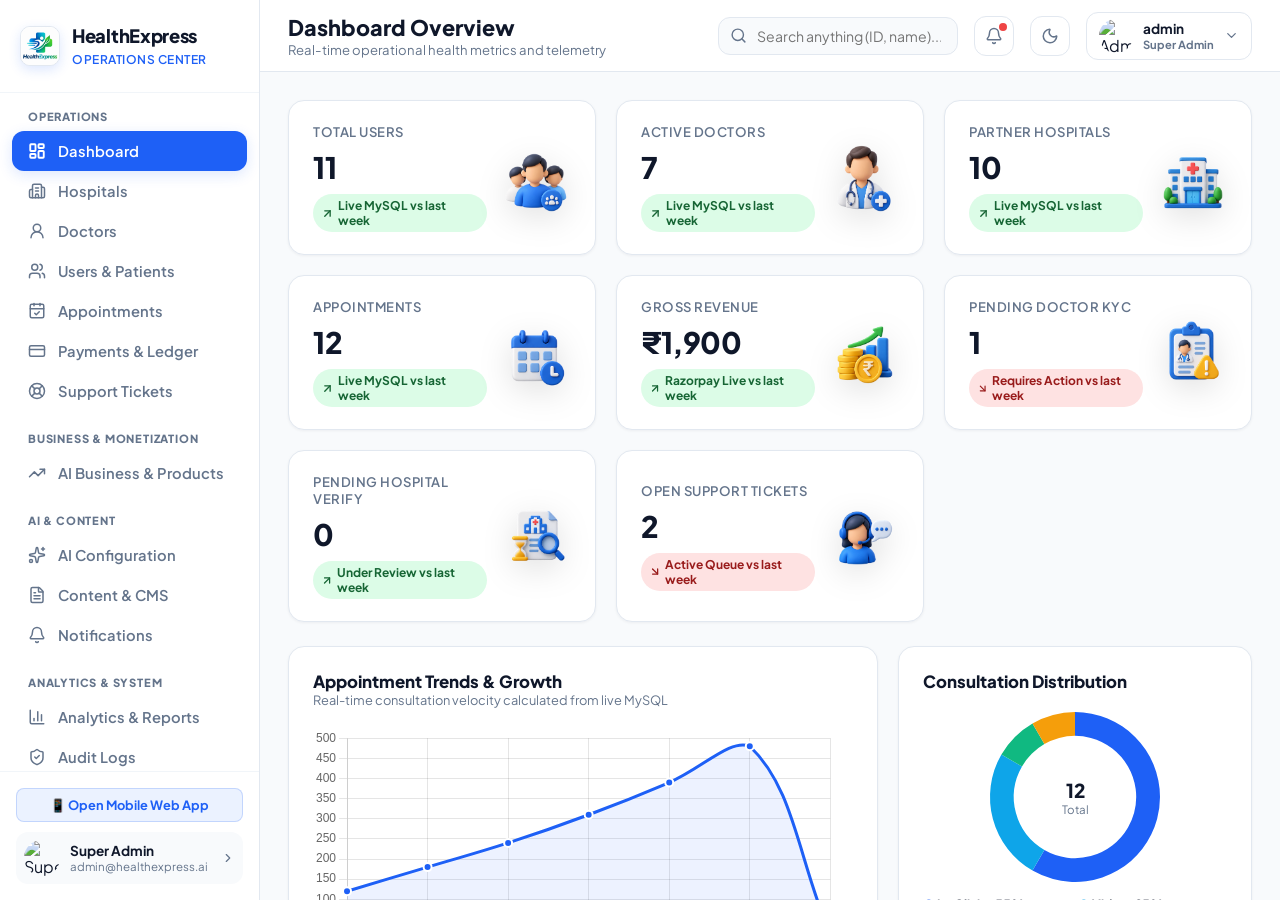
==== admin/index.html @ 49c8a37a "feat: simplified 1-step onboarding with real Google & Firebase Auth" ====
<!doctype html>
<html lang="en">
  <head>
    <meta charset="UTF-8" />
    <link rel="icon" type="image/png" href="./logo.png" />
    <link rel="apple-touch-icon" href="./logo.png" />
    <meta name="viewport" content="width=device-width, initial-scale=1.0" />
    <title>HealthExpress AI — Super Admin Control Center</title>
    <meta name="description" content="Super Admin Dashboard for HealthExpress AI healthcare platform" />
    <!-- Modern Google Fonts -->
    <link rel="preconnect" href="https://fonts.googleapis.com">
    <link rel="preconnect" href="https://fonts.gstatic.com" crossorigin>
    <link href="https://fonts.googleapis.com/css2?family=Plus+Jakarta+Sans:wght@400;500;600;700;800&family=Inter:wght@400;500;600;700&display=swap" rel="stylesheet">
    <script type="module" crossorigin src="./assets/index-Ot1LT3oM.js"></script>
    <link rel="stylesheet" crossorigin href="./assets/index-D4I6BHP7.css">
  </head>
  <body>
    <div id="root"></div>
  </body>
</html>
---- admin/assets/index-D4I6BHP7.css ----
:root{--primary:#1e60f6;--primary-hover:#164ac4;--primary-light:#ebf2ff;--primary-glow:#1e60f626;--secondary:#0ea5e9;--success:#10b981;--success-bg:#dcfce7;--success-text:#166534;--warning:#f59e0b;--warning-bg:#fef3c7;--warning-text:#92400e;--error:#ef4444;--error-bg:#fee2e2;--error-text:#991b1b;--bg-main:#f8fafc;--card-bg:#fff;--sidebar-bg:#fff;--text-main:#0f172a;--text-muted:#64748b;--border:#e2e8f0;--border-light:#f1f5f9;--shadow-sm:0 1px 3px #0f172a0d;--shadow-md:0 4px 12px #0f172a0f;--shadow-lg:0 10px 25px #0f172a14;--radius-sm:8px;--radius-md:12px;--radius-lg:16px;--radius-xl:20px;--font:"Plus Jakarta Sans", "Inter", -apple-system, BlinkMacSystemFont, sans-serif}*{box-sizing:border-box;margin:0;padding:0}body{font-family:var(--font);background-color:var(--bg-main);color:var(--text-main);-webkit-font-smoothing:antialiased;overflow-x:hidden}button{cursor:pointer;background:0 0;border:none;font-family:inherit;transition:all .2s cubic-bezier(.4,0,.2,1)}input,select,textarea{outline:none;font-family:inherit}.app-container{width:100vw;height:100vh;display:flex;overflow:hidden}.sidebar{background:var(--sidebar-bg);border-right:1px solid var(--border);z-index:20;flex-direction:column;flex-shrink:0;width:260px;display:flex}.sidebar-logo{border-bottom:1px solid var(--border-light);align-items:center;gap:12px;padding:24px 20px;display:flex}.logo-icon{background:linear-gradient(135deg, var(--primary), var(--secondary));border-radius:var(--radius-md);color:#fff;width:38px;height:38px;box-shadow:0 4px 12px var(--primary-glow);justify-content:center;align-items:center;display:flex}.logo-text h2{color:var(--text-main);letter-spacing:-.3px;font-size:1.15rem;font-weight:800}.logo-text span{color:var(--primary);text-transform:uppercase;letter-spacing:.5px;font-size:.75rem;font-weight:600}.sidebar-nav{flex-direction:column;flex:1;gap:4px;padding:16px 12px;display:flex;overflow-y:auto}.nav-link{border-radius:var(--radius-md);color:var(--text-muted);text-align:left;align-items:center;gap:12px;width:100%;padding:11px 16px;font-size:.92rem;font-weight:600;display:flex}.nav-link:hover{background:var(--primary-light);color:var(--primary)}.nav-link.active{background:var(--primary);color:#fff;box-shadow:0 4px 14px var(--primary-glow)}.sidebar-footer{border-top:1px solid var(--border-light);padding:16px}.admin-card-mini{background:var(--bg-main);border-radius:var(--radius-md);align-items:center;gap:10px;padding:8px;display:flex}.admin-card-mini img{object-fit:cover;border-radius:50%;width:36px;height:36px}.admin-mini-info h4{font-size:.85rem;font-weight:700}.admin-mini-info p{color:var(--text-muted);font-size:.72rem}.main-wrapper{flex-direction:column;flex:1;display:flex;overflow:hidden}.top-header{background:var(--card-bg);border-bottom:1px solid var(--border);z-index:10;flex-shrink:0;justify-content:space-between;align-items:center;height:72px;padding:0 28px;display:flex}.header-left h1{color:var(--text-main);font-size:1.35rem;font-weight:800}.header-left p{color:var(--text-muted);font-size:.82rem}.header-right{align-items:center;gap:16px;display:flex}.search-box{align-items:center;display:flex;position:relative}.search-box input{border:1px solid var(--border);background:var(--bg-main);border-radius:var(--radius-md);width:240px;padding:9px 16px 9px 38px;font-size:.88rem;transition:all .2s}.search-box input:focus{border-color:var(--primary);box-shadow:0 0 0 3px var(--primary-glow);background:#fff;width:280px}.search-box svg{color:var(--text-muted);position:absolute;left:12px}.icon-btn{border-radius:var(--radius-md);border:1px solid var(--border);width:40px;height:40px;color:var(--text-muted);justify-content:center;align-items:center;display:flex;position:relative}.icon-btn:hover{background:var(--primary-light);color:var(--primary);border-color:var(--primary)}.notification-badge{background:var(--error);border-radius:50%;width:8px;height:8px;position:absolute;top:6px;right:6px}.user-profile-menu{border-radius:var(--radius-md);border:1px solid var(--border);cursor:pointer;align-items:center;gap:10px;padding:6px 12px;display:flex}.user-profile-menu img{object-fit:cover;border-radius:50%;width:34px;height:34px}.user-profile-menu span{font-size:.88rem;font-weight:700}.content-body{background:var(--bg-main);flex:1;padding:28px;overflow-y:auto}.metrics-grid{grid-template-columns:repeat(3,1fr);gap:20px;margin-bottom:24px;display:grid}@media (width<=1100px){.metrics-grid{grid-template-columns:repeat(2,1fr)}}@media (width<=700px){.metrics-grid{grid-template-columns:1fr}}.metric-card{background:var(--card-bg);border-radius:var(--radius-lg);border:1px solid var(--border);box-shadow:var(--shadow-sm);justify-content:space-between;align-items:center;gap:16px;padding:22px 24px;transition:all .2s ease-in-out;display:flex;position:relative;overflow:hidden}.metric-card:hover{border-color:var(--primary-light);transform:translateY(-2px);box-shadow:0 8px 24px #0000000f}.metric-info h3{color:var(--text-muted);text-transform:uppercase;letter-spacing:.5px;margin-bottom:8px;font-size:.82rem;font-weight:600}.metric-value{color:var(--text-main);letter-spacing:-.5px;font-size:1.85rem;font-weight:800}.metric-trend{border-radius:20px;align-items:center;gap:4px;margin-top:8px;padding:4px 8px;font-size:.75rem;font-weight:700;display:inline-flex}.metric-trend.up{background:var(--success-bg);color:var(--success-text)}.metric-trend.down{background:var(--error-bg);color:var(--error-text)}.metric-illus-box{filter:drop-shadow(0 8px 16px #0000001f);flex-shrink:0;justify-content:center;align-items:center;width:68px;height:68px;display:flex}.metric-illus-img{object-fit:contain;width:100%;height:100%;transition:transform .25s}.metric-card:hover .metric-illus-img{transform:scale(1.08)rotate(2deg)}.metric-icon-box{border-radius:var(--radius-md);justify-content:center;align-items:center;width:48px;height:48px;display:flex}.metric-icon-box.blue{background:var(--primary-light);color:var(--primary)}.metric-icon-box.green{background:var(--success-bg);color:var(--success)}.metric-icon-box.orange{background:var(--warning-bg);color:var(--warning)}.metric-icon-box.purple{color:#9333ea;background:#f3e8ff}.charts-grid{grid-template-columns:2fr 1.2fr;gap:20px;margin-bottom:24px;display:grid}.chart-card{background:var(--card-bg);border-radius:var(--radius-lg);border:1px solid var(--border);box-shadow:var(--shadow-sm);padding:24px}.chart-header{justify-content:space-between;align-items:center;margin-bottom:20px;display:flex}.chart-header h3{color:var(--text-main);font-size:1.05rem;font-weight:800}.quick-actions-card{background:var(--card-bg);border-radius:var(--radius-lg);border:1px solid var(--border);box-shadow:var(--shadow-sm);margin-bottom:24px;padding:24px}.quick-actions-grid{grid-template-columns:repeat(6,1fr);gap:12px;margin-top:16px;display:grid}.quick-action-btn{background:var(--bg-main);border:1px solid var(--border);border-radius:var(--radius-md);color:var(--text-main);flex-direction:column;align-items:center;gap:10px;padding:16px 12px;font-size:.84rem;font-weight:700;display:flex}.quick-action-btn:hover{background:var(--primary-light);color:var(--primary);border-color:var(--primary);transform:translateY(-2px)}.table-card{background:var(--card-bg);border-radius:var(--radius-lg);border:1px solid var(--border);box-shadow:var(--shadow-sm);overflow:hidden}.table-header{border-bottom:1px solid var(--border-light);justify-content:space-between;align-items:center;padding:20px 24px;display:flex}.table-title h3{font-size:1.1rem;font-weight:800}.table-title p{color:var(--text-muted);font-size:.8rem}.table-actions{align-items:center;gap:12px;display:flex}.btn-primary{background:var(--primary);color:#fff;border-radius:var(--radius-md);box-shadow:0 4px 12px var(--primary-glow);align-items:center;gap:8px;padding:9px 18px;font-size:.88rem;font-weight:700;display:inline-flex}.btn-primary:hover{background:var(--primary-hover)}.btn-outline{color:var(--text-main);border:1px solid var(--border);border-radius:var(--radius-md);background:#fff;align-items:center;gap:8px;padding:9px 16px;font-size:.88rem;font-weight:700;display:inline-flex}.btn-outline:hover{background:var(--bg-main);border-color:var(--text-muted)}.filter-select{border:1px solid var(--border);border-radius:var(--radius-md);color:var(--text-main);background:#fff;padding:9px 14px;font-size:.88rem;font-weight:600}.custom-table{border-collapse:collapse;text-align:left;width:100%}.custom-table th{background:var(--bg-main);color:var(--text-muted);text-transform:uppercase;letter-spacing:.5px;border-bottom:1px solid var(--border);padding:14px 20px;font-size:.78rem;font-weight:700}.custom-table td{border-bottom:1px solid var(--border-light);color:var(--text-main);vertical-align:middle;padding:16px 20px;font-size:.88rem}.custom-table tr:hover td{background:#f8fafc}.table-user-cell{align-items:center;gap:12px;display:flex}.table-avatar{object-fit:cover;border-radius:50%;width:40px;height:40px}.status-badge{border-radius:20px;align-items:center;padding:4px 10px;font-size:.75rem;font-weight:700;display:inline-flex}.status-badge.active{background:var(--success-bg);color:var(--success-text)}.status-badge.inactive{background:var(--error-bg);color:var(--error-text)}.status-badge.pending{background:var(--warning-bg);color:var(--warning-text)}.status-badge.confirmed{background:var(--primary-light);color:var(--primary)}.status-badge.upcoming{color:#6d28d9;background:#ede9fe}.status-badge.cancelled{background:var(--error-bg);color:var(--error-text)}.action-btn-group{align-items:center;gap:6px;display:flex}.action-btn{border-radius:var(--radius-sm);width:32px;height:32px;color:var(--text-muted);justify-content:center;align-items:center;display:flex}.action-btn:hover{background:var(--primary-light);color:var(--primary)}.action-btn.delete:hover{background:var(--error-bg);color:var(--error)}.modal-overlay{-webkit-backdrop-filter:blur(4px);backdrop-filter:blur(4px);z-index:100;background:#0f172a99;justify-content:center;align-items:center;animation:.2s ease-out fadeIn;display:flex;position:fixed;inset:0}.modal-content{border-radius:var(--radius-xl);width:540px;max-width:90vw;box-shadow:var(--shadow-lg);background:#fff;max-height:90vh;padding:28px;position:relative;overflow-y:auto}.modal-header{justify-content:space-between;align-items:center;margin-bottom:20px;display:flex}.modal-header h3{font-size:1.25rem;font-weight:800}.form-group{margin-bottom:16px}.form-group label{color:var(--text-main);margin-bottom:6px;font-size:.85rem;font-weight:700;display:block}.form-group input,.form-group select,.form-group textarea{border:1px solid var(--border);border-radius:var(--radius-md);width:100%;padding:10px 14px;font-size:.9rem}.form-group input:focus,.form-group select:focus,.form-group textarea:focus{border-color:var(--primary);box-shadow:0 0 0 3px var(--primary-glow)}.form-actions{justify-content:flex-end;gap:12px;margin-top:24px;display:flex}@keyframes fadeIn{0%{opacity:0;transform:scale(.97)}to{opacity:1;transform:scale(1)}}
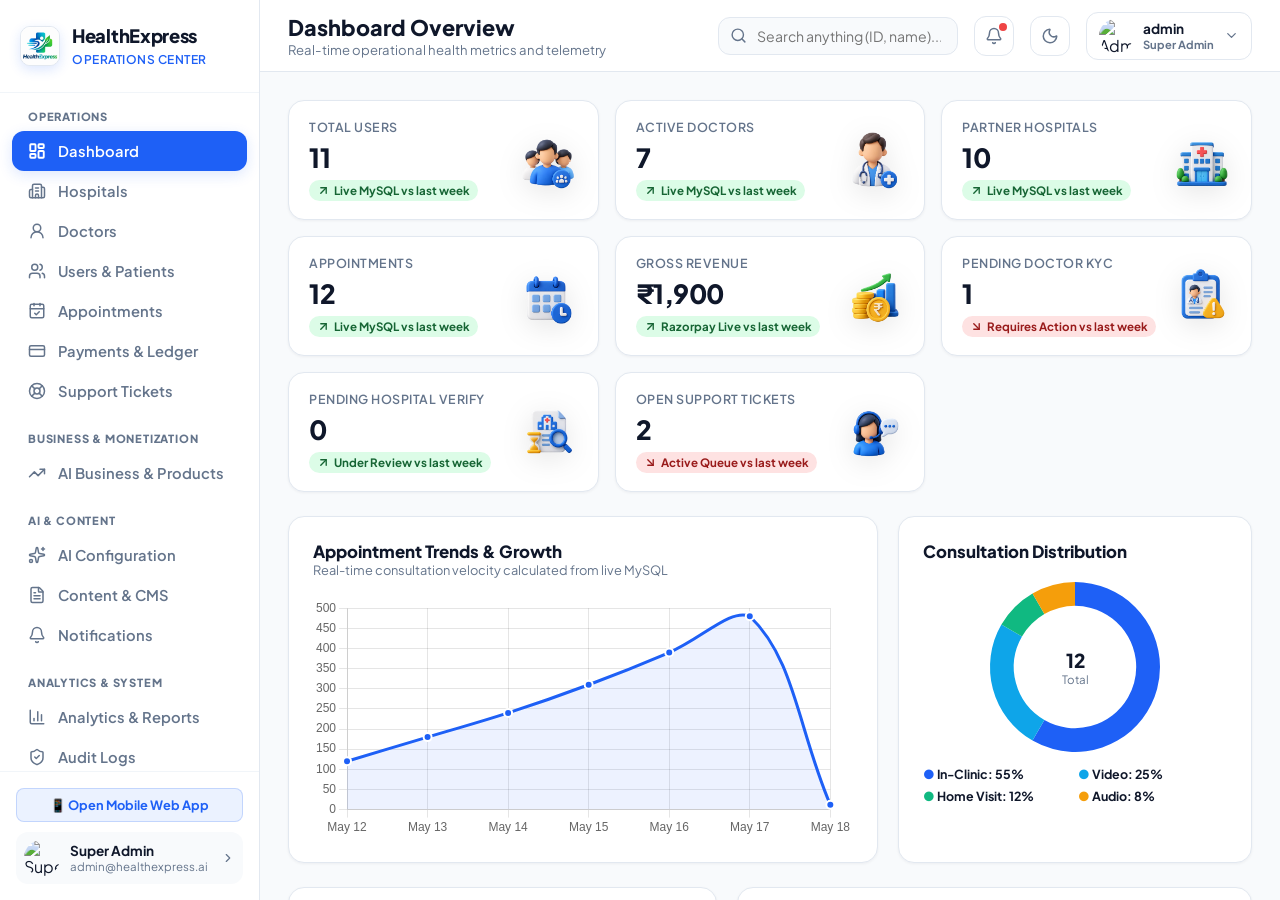
==== commit 1d258695: "deploy: update GitHub Pages with latest app and admin panel" ====
--- a/admin/index.html
+++ b/admin/index.html
@@ -11,8 +11,8 @@
     <link rel="preconnect" href="https://fonts.googleapis.com">
     <link rel="preconnect" href="https://fonts.gstatic.com" crossorigin>
     <link href="https://fonts.googleapis.com/css2?family=Plus+Jakarta+Sans:wght@400;500;600;700;800&family=Inter:wght@400;500;600;700&display=swap" rel="stylesheet">
-    <script type="module" crossorigin src="./assets/index-Ot1LT3oM.js"></script>
-    <link rel="stylesheet" crossorigin href="./assets/index-D4I6BHP7.css">
+    <script type="module" crossorigin src="./assets/index-D9TD1Gj0.js"></script>
+    <link rel="stylesheet" crossorigin href="./assets/index-CFnF3HPa.css">
   </head>
   <body>
     <div id="root"></div>
--- a/admin/assets/index-CFnF3HPa.css
+++ b/admin/assets/index-CFnF3HPa.css
@@ -0,0 +1 @@
+:root{--primary:#1e60f6;--primary-hover:#164ac4;--primary-light:#ebf2ff;--primary-glow:#1e60f626;--secondary:#0ea5e9;--success:#10b981;--success-bg:#dcfce7;--success-text:#166534;--warning:#f59e0b;--warning-bg:#fef3c7;--warning-text:#92400e;--error:#ef4444;--error-bg:#fee2e2;--error-text:#991b1b;--bg-main:#f8fafc;--card-bg:#fff;--sidebar-bg:#fff;--text-main:#0f172a;--text-muted:#64748b;--border:#e2e8f0;--border-light:#f1f5f9;--shadow-sm:0 1px 3px #0f172a0d;--shadow-md:0 4px 12px #0f172a0f;--shadow-lg:0 10px 25px #0f172a14;--radius-sm:8px;--radius-md:12px;--radius-lg:16px;--radius-xl:20px;--font:"Plus Jakarta Sans", "Inter", -apple-system, BlinkMacSystemFont, sans-serif}*{box-sizing:border-box;margin:0;padding:0}body{font-family:var(--font);background-color:var(--bg-main);color:var(--text-main);-webkit-font-smoothing:antialiased;overflow-x:hidden}button{cursor:pointer;background:0 0;border:none;font-family:inherit;transition:all .2s cubic-bezier(.4,0,.2,1)}input,select,textarea{outline:none;font-family:inherit}.app-container{width:100vw;height:100vh;display:flex;overflow:hidden}.sidebar{background:var(--sidebar-bg);border-right:1px solid var(--border);z-index:20;flex-direction:column;flex-shrink:0;width:260px;display:flex}.sidebar-logo{border-bottom:1px solid var(--border-light);align-items:center;gap:12px;padding:24px 20px;display:flex}.logo-icon{background:linear-gradient(135deg, var(--primary), var(--secondary));border-radius:var(--radius-md);color:#fff;width:38px;height:38px;box-shadow:0 4px 12px var(--primary-glow);justify-content:center;align-items:center;display:flex}.logo-text h2{color:var(--text-main);letter-spacing:-.3px;font-size:1.15rem;font-weight:800}.logo-text span{color:var(--primary);text-transform:uppercase;letter-spacing:.5px;font-size:.75rem;font-weight:600}.sidebar-nav{flex-direction:column;flex:1;gap:4px;padding:16px 12px;display:flex;overflow-y:auto}.nav-link{border-radius:var(--radius-md);color:var(--text-muted);text-align:left;align-items:center;gap:12px;width:100%;padding:11px 16px;font-size:.92rem;font-weight:600;display:flex}.nav-link:hover{background:var(--primary-light);color:var(--primary)}.nav-link.active{background:var(--primary);color:#fff;box-shadow:0 4px 14px var(--primary-glow)}.sidebar-footer{border-top:1px solid var(--border-light);padding:16px}.admin-card-mini{background:var(--bg-main);border-radius:var(--radius-md);align-items:center;gap:10px;padding:8px;display:flex}.admin-card-mini img{object-fit:cover;border-radius:50%;width:36px;height:36px}.admin-mini-info h4{font-size:.85rem;font-weight:700}.admin-mini-info p{color:var(--text-muted);font-size:.72rem}.main-wrapper{flex-direction:column;flex:1;display:flex;overflow:hidden}.top-header{background:var(--card-bg);border-bottom:1px solid var(--border);z-index:10;flex-shrink:0;justify-content:space-between;align-items:center;height:72px;padding:0 28px;display:flex}.header-left h1{color:var(--text-main);font-size:1.35rem;font-weight:800}.header-left p{color:var(--text-muted);font-size:.82rem}.header-right{align-items:center;gap:16px;display:flex}.search-box{align-items:center;display:flex;position:relative}.search-box input{border:1px solid var(--border);background:var(--bg-main);border-radius:var(--radius-md);width:240px;padding:9px 16px 9px 38px;font-size:.88rem;transition:all .2s}.search-box input:focus{border-color:var(--primary);box-shadow:0 0 0 3px var(--primary-glow);background:#fff;width:280px}.search-box svg{color:var(--text-muted);position:absolute;left:12px}.icon-btn{border-radius:var(--radius-md);border:1px solid var(--border);width:40px;height:40px;color:var(--text-muted);justify-content:center;align-items:center;display:flex;position:relative}.icon-btn:hover{background:var(--primary-light);color:var(--primary);border-color:var(--primary)}.notification-badge{background:var(--error);border-radius:50%;width:8px;height:8px;position:absolute;top:6px;right:6px}.user-profile-menu{border-radius:var(--radius-md);border:1px solid var(--border);cursor:pointer;align-items:center;gap:10px;padding:6px 12px;display:flex}.user-profile-menu img{object-fit:cover;border-radius:50%;width:34px;height:34px}.user-profile-menu span{font-size:.88rem;font-weight:700}.content-body{background:var(--bg-main);flex:1;padding:28px;overflow-y:auto}.metrics-grid{grid-template-columns:repeat(4,1fr);gap:16px;margin-bottom:24px;display:grid}.metrics-grid.cols-3{grid-template-columns:repeat(3,1fr)}.metrics-grid.cols-4{grid-template-columns:repeat(4,1fr)}@media (width<=1360px){.metrics-grid:not(.cols-3){grid-template-columns:repeat(auto-fit,minmax(230px,1fr))}.metrics-grid.cols-3{grid-template-columns:repeat(3,1fr)}}@media (width<=1080px){.metrics-grid,.metrics-grid.cols-3,.metrics-grid.cols-4{grid-template-columns:repeat(2,1fr)}}@media (width<=640px){.metrics-grid,.metrics-grid.cols-3,.metrics-grid.cols-4{grid-template-columns:1fr}}.metric-card{background:var(--card-bg);border-radius:var(--radius-lg);border:1px solid var(--border);box-shadow:var(--shadow-sm);justify-content:space-between;align-items:center;gap:14px;padding:18px 20px;transition:all .2s ease-in-out;display:flex;position:relative;overflow:hidden}.metric-card:hover{border-color:var(--primary-light);transform:translateY(-2px);box-shadow:0 8px 24px #0000000f}.metric-info h3{color:var(--text-muted);text-transform:uppercase;letter-spacing:.5px;margin-bottom:6px;font-size:.78rem;font-weight:600}.metric-value{color:var(--text-main);letter-spacing:-.5px;font-size:1.65rem;font-weight:800}.metric-trend{border-radius:20px;align-items:center;gap:4px;margin-top:6px;padding:3px 8px;font-size:.72rem;font-weight:700;display:inline-flex}.metric-trend.up{background:var(--success-bg);color:var(--success-text)}.metric-trend.down{background:var(--error-bg);color:var(--error-text)}.metric-illus-box{filter:drop-shadow(0 6px 14px #0000001a);flex-shrink:0;justify-content:center;align-items:center;width:58px;height:58px;display:flex}.metric-illus-img{object-fit:contain;width:100%;height:100%;transition:transform .25s}.metric-card:hover .metric-illus-img{transform:scale(1.08)rotate(2deg)}.metric-icon-box{border-radius:var(--radius-md);justify-content:center;align-items:center;width:48px;height:48px;display:flex}.metric-icon-box.blue{background:var(--primary-light);color:var(--primary)}.metric-icon-box.green{background:var(--success-bg);color:var(--success)}.metric-icon-box.orange{background:var(--warning-bg);color:var(--warning)}.metric-icon-box.purple{color:#9333ea;background:#f3e8ff}.charts-grid{grid-template-columns:2fr 1.2fr;gap:20px;margin-bottom:24px;display:grid}.chart-card{background:var(--card-bg);border-radius:var(--radius-lg);border:1px solid var(--border);box-shadow:var(--shadow-sm);padding:24px}.chart-header{justify-content:space-between;align-items:center;margin-bottom:20px;display:flex}.chart-header h3{color:var(--text-main);font-size:1.05rem;font-weight:800}.quick-actions-card{background:var(--card-bg);border-radius:var(--radius-lg);border:1px solid var(--border);box-shadow:var(--shadow-sm);margin-bottom:24px;padding:24px}.quick-actions-grid{grid-template-columns:repeat(6,1fr);gap:12px;margin-top:16px;display:grid}.quick-action-btn{background:var(--bg-main);border:1px solid var(--border);border-radius:var(--radius-md);color:var(--text-main);flex-direction:column;align-items:center;gap:10px;padding:16px 12px;font-size:.84rem;font-weight:700;display:flex}.quick-action-btn:hover{background:var(--primary-light);color:var(--primary);border-color:var(--primary);transform:translateY(-2px)}.table-card{background:var(--card-bg);border-radius:var(--radius-lg);border:1px solid var(--border);box-shadow:var(--shadow-sm);overflow:hidden}.table-header{border-bottom:1px solid var(--border-light);justify-content:space-between;align-items:center;padding:20px 24px;display:flex}.table-title h3{font-size:1.1rem;font-weight:800}.table-title p{color:var(--text-muted);font-size:.8rem}.table-actions{align-items:center;gap:12px;display:flex}.btn-primary{background:var(--primary);color:#fff;border-radius:var(--radius-md);box-shadow:0 4px 12px var(--primary-glow);align-items:center;gap:8px;padding:9px 18px;font-size:.88rem;font-weight:700;display:inline-flex}.btn-primary:hover{background:var(--primary-hover)}.btn-outline{color:var(--text-main);border:1px solid var(--border);border-radius:var(--radius-md);background:#fff;align-items:center;gap:8px;padding:9px 16px;font-size:.88rem;font-weight:700;display:inline-flex}.btn-outline:hover{background:var(--bg-main);border-color:var(--text-muted)}.filter-select{border:1px solid var(--border);border-radius:var(--radius-md);color:var(--text-main);background:#fff;padding:9px 14px;font-size:.88rem;font-weight:600}.custom-table{border-collapse:collapse;text-align:left;width:100%}.custom-table th{background:var(--bg-main);color:var(--text-muted);text-transform:uppercase;letter-spacing:.5px;border-bottom:1px solid var(--border);padding:14px 20px;font-size:.78rem;font-weight:700}.custom-table td{border-bottom:1px solid var(--border-light);color:var(--text-main);vertical-align:middle;padding:16px 20px;font-size:.88rem}.custom-table tr:hover td{background:#f8fafc}.table-user-cell{align-items:center;gap:12px;display:flex}.table-avatar{object-fit:cover;border-radius:50%;width:40px;height:40px}.status-badge{border-radius:20px;align-items:center;padding:4px 10px;font-size:.75rem;font-weight:700;display:inline-flex}.status-badge.active{background:var(--success-bg);color:var(--success-text)}.status-badge.inactive{background:var(--error-bg);color:var(--error-text)}.status-badge.pending{background:var(--warning-bg);color:var(--warning-text)}.status-badge.confirmed{background:var(--primary-light);color:var(--primary)}.status-badge.upcoming{color:#6d28d9;background:#ede9fe}.status-badge.cancelled{background:var(--error-bg);color:var(--error-text)}.action-btn-group{align-items:center;gap:6px;display:flex}.action-btn{border-radius:var(--radius-sm);width:32px;height:32px;color:var(--text-muted);justify-content:center;align-items:center;display:flex}.action-btn:hover{background:var(--primary-light);color:var(--primary)}.action-btn.delete:hover{background:var(--error-bg);color:var(--error)}.modal-overlay{-webkit-backdrop-filter:blur(4px);backdrop-filter:blur(4px);z-index:100;background:#0f172a99;justify-content:center;align-items:center;animation:.2s ease-out fadeIn;display:flex;position:fixed;inset:0}.modal-content{border-radius:var(--radius-xl);width:540px;max-width:90vw;box-shadow:var(--shadow-lg);background:#fff;max-height:90vh;padding:28px;position:relative;overflow-y:auto}.modal-header{justify-content:space-between;align-items:center;margin-bottom:20px;display:flex}.modal-header h3{font-size:1.25rem;font-weight:800}.form-group{margin-bottom:16px}.form-group label{color:var(--text-main);margin-bottom:6px;font-size:.85rem;font-weight:700;display:block}.form-group input,.form-group select,.form-group textarea{border:1px solid var(--border);border-radius:var(--radius-md);width:100%;padding:10px 14px;font-size:.9rem}.form-group input:focus,.form-group select:focus,.form-group textarea:focus{border-color:var(--primary);box-shadow:0 0 0 3px var(--primary-glow)}.form-actions{justify-content:flex-end;gap:12px;margin-top:24px;display:flex}@keyframes fadeIn{0%{opacity:0;transform:scale(.97)}to{opacity:1;transform:scale(1)}}
